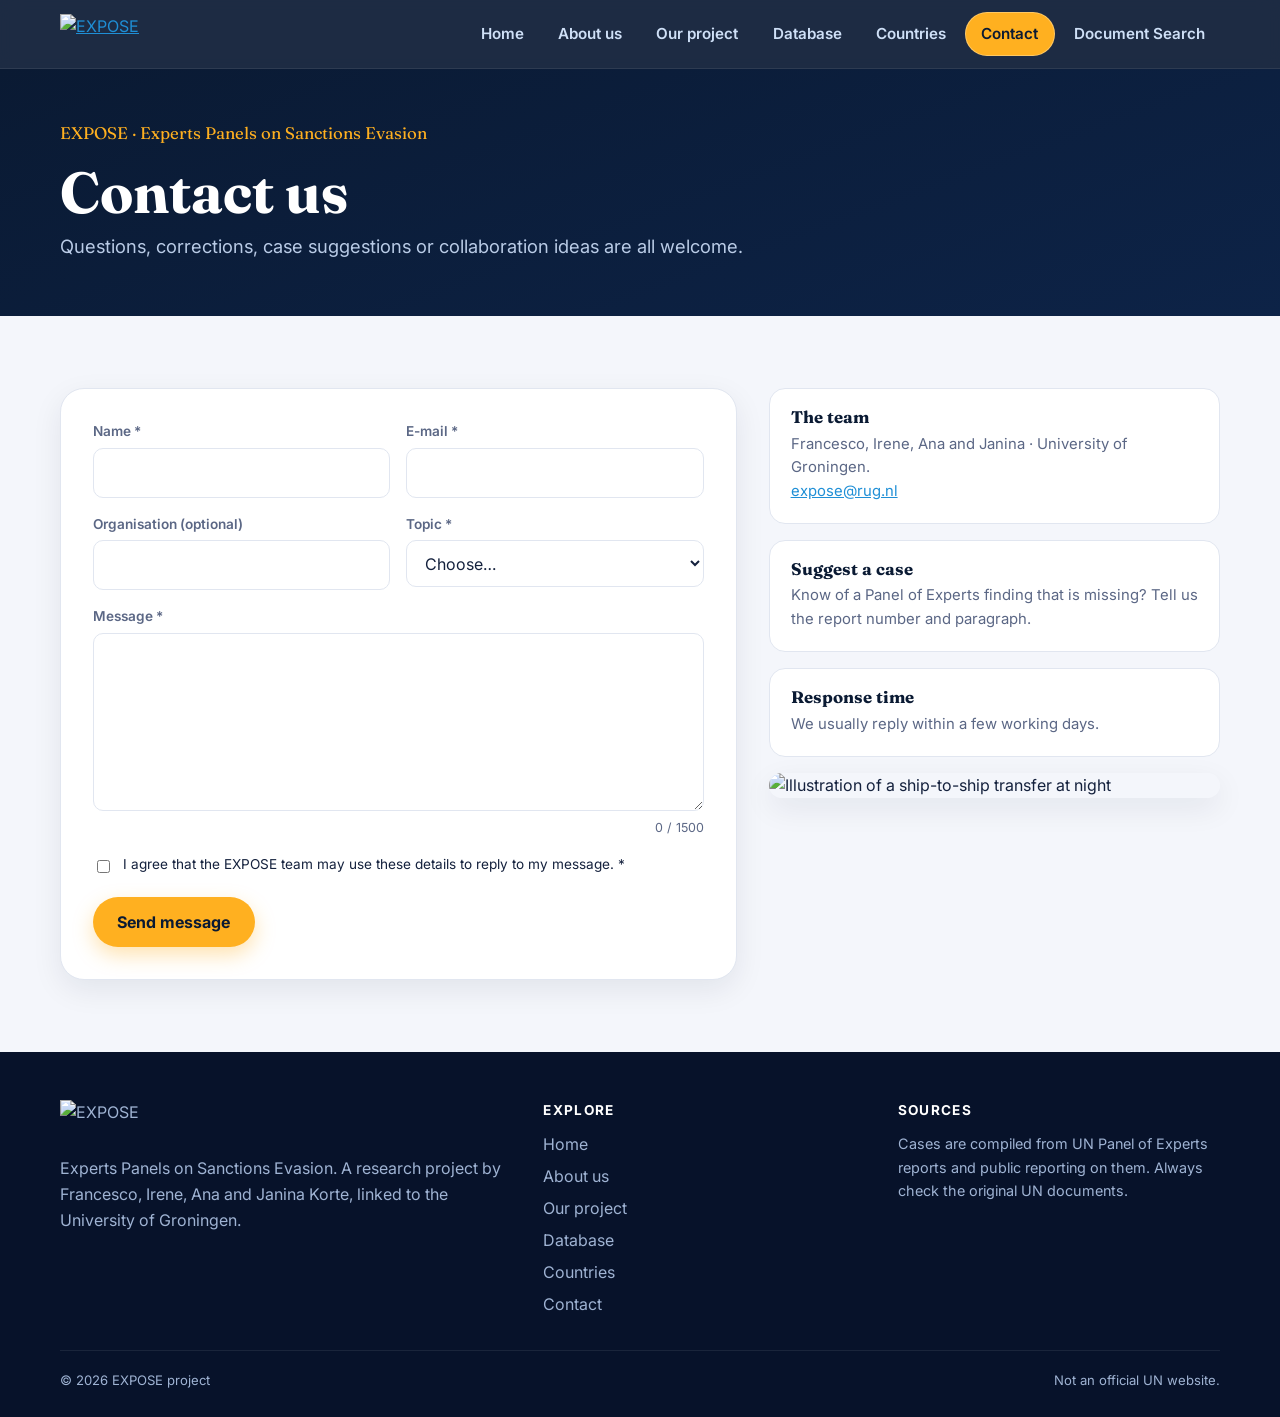
==== contact.html @ 23159d69 "Set EXPOSE contact inbox and add Janina to Contact page" ====
<!DOCTYPE html>
<html lang="en">
<head>
  <meta charset="utf-8">
  <meta name="viewport" content="width=device-width, initial-scale=1">
  <title>Contact – EXPOSE</title>
  <meta name="description" content="Contact the EXPOSE team at the University of Groningen.">
  <link rel="icon" href="assets/favicon.svg" type="image/svg+xml">
  <link rel="preconnect" href="https://fonts.googleapis.com">
  <link href="https://fonts.googleapis.com/css2?family=Fraunces:opsz,wght@9..144,600;9..144,700&family=Inter:wght@400;600;700;800&display=swap" rel="stylesheet">
  <link rel="stylesheet" href="css/style.css">
  <link rel="stylesheet" href="css/document-search.css">
</head>
<body data-page="contact">
  <a class="skip" href="#main">Skip to content</a>
  <header class="site-header">
    <div class="container nav">
      <a class="brand" href="index.html" aria-label="EXPOSE home"><img src="assets/logo.svg" alt="EXPOSE"></a>
      <button class="menu-toggle" aria-expanded="false" aria-controls="menu">&#9776; Menu</button>
      <ul id="menu" class="menu">
        <li><a href="index.html">Home</a></li>
        <li><a href="about.html">About us</a></li>
        <li><a href="our-project.html">Our project</a></li>
        <li><a href="database.html">Database</a></li>
        <li><a href="countries.html">Countries</a></li>
        <li class="cta"><a href="contact.html" aria-current="page">Contact</a></li>
      <li><a href="document-search.html">Document Search</a></li></ul>
    </div>
  </header>

  <main id="main">
    <section class="page-hero">
      <div class="container">
        <div class="tagline">EXPOSE &middot; Experts Panels on Sanctions Evasion</div>
        <h1>Contact us</h1>
        <p class="lead">Questions, corrections, case suggestions or collaboration ideas are all welcome.</p>
      </div>
    </section>

    <section>
      <div class="container contact-grid">
        <div class="form-card">
          <form id="contact-form" novalidate>
            <div class="form-grid">
              <div class="field">
                <label for="name">Name *</label>
                <input id="name" name="name" type="text" autocomplete="name" required>
                <div class="err">Please enter your name.</div>
              </div>
              <div class="field">
                <label for="email">E-mail *</label>
                <input id="email" name="email" type="email" autocomplete="email" required>
                <div class="err">Please enter a valid e-mail address.</div>
              </div>
              <div class="field">
                <label for="affiliation">Organisation (optional)</label>
                <input id="affiliation" name="affiliation" type="text" autocomplete="organization">
              </div>
              <div class="field">
                <label for="topic">Topic *</label>
                <select id="topic" name="topic" required>
                  <option value="">Choose&hellip;</option>
                  <option>General question</option>
                  <option>Suggest or correct a case</option>
                  <option>Collaboration or data</option>
                  <option>Media or teaching</option>
                  <option>Other</option>
                </select>
                <div class="err">Please choose a topic.</div>
              </div>
              <div class="field full">
                <label for="message">Message *</label>
                <textarea id="message" name="message" rows="6" maxlength="1500" required></textarea>
                <div class="counter" id="counter">0 / 1500</div>
                <div class="err">Please write at least 10 characters.</div>
              </div>
              <div class="field full">
                <label style="display:flex;gap:.6rem;align-items:flex-start;font-weight:400;color:var(--ink)">
                  <input id="consent" name="consent" type="checkbox" style="margin-top:.35rem">
                  <span>I agree that the EXPOSE team may use these details to reply to my message. *</span>
                </label>
                <div class="err">Please tick the box to continue.</div>
              </div>
              <div class="hp" aria-hidden="true"><label>Leave empty <input name="website" type="text" tabindex="-1" autocomplete="off"></label></div>
              <div class="full"><button class="btn btn-primary" type="submit">Send message</button></div>
            </div>
          </form>
          <div id="success" class="success" role="status"></div>
        </div>

        <div class="contact-side">
          <div class="info"><h3>The team</h3><p>Francesco, Irene, Ana and Janina &middot; University of Groningen.</p><p><a href="mailto:expose@rug.nl">expose@rug.nl</a></p></div>
          <div class="info"><h3>Suggest a case</h3><p>Know of a Panel of Experts finding that is missing? Tell us the report number and paragraph.</p></div>
          <div class="info"><h3>Response time</h3><p>We usually reply within a few working days.</p></div>
          <img class="rounded" src="assets/img/tanker-sts.svg" alt="Illustration of a ship-to-ship transfer at night" loading="lazy">
        </div>
      </div>
    </section>
  </main>

  <footer class="site-footer">
    <div class="container">
      <div class="foot">
        <div><img src="assets/logo.svg" alt="EXPOSE"><p>Experts Panels on Sanctions Evasion. A research project by Francesco, Irene, Ana and Janina Korte, linked to the University of Groningen.</p></div>
        <div><h4>Explore</h4><ul><li><a href="index.html">Home</a></li><li><a href="about.html">About us</a></li><li><a href="our-project.html">Our project</a></li><li><a href="database.html">Database</a></li>
        <li><a href="countries.html">Countries</a></li><li><a href="contact.html">Contact</a></li></ul></div>
        <div><h4>Sources</h4><p style="font-size:.9rem">Cases are compiled from UN Panel of Experts reports and public reporting on them. Always check the original UN documents.</p></div>
      </div>
      <div class="legal"><span>&copy; <span data-year></span> EXPOSE project</span><span>Not an official UN website.</span></div>
    </div>
  </footer>

  <script src="data/cases.js"></script>
  <script src="js/main.js"></script>
  <script src="js/contact.js"></script>
</body>
</html>
---- css/style.css ----
/* EXPOSE – Experts Panels on Sanctions Evasion */
:root{
  --navy:#0a1a33; --navy-2:#102a52; --navy-3:#17386b;
  --ink:#14213d; --muted:#5b6785; --bg:#f4f6fb; --card:#fff; --line:#e1e6f0;
  --amber:#ffb020; --amber-d:#e08a00; --teal:#2ec4b6; --blue:#1f8fd6;
  --radius:16px; --shadow:0 10px 30px rgba(10,26,51,.08);
  --serif:"Fraunces",Georgia,"Times New Roman",serif;
  --sans:"Inter",system-ui,-apple-system,"Segoe UI",Roboto,Arial,sans-serif;
}
*{box-sizing:border-box}
html{scroll-behavior:smooth}
body{margin:0;font-family:var(--sans);color:var(--ink);background:var(--bg);line-height:1.6;-webkit-font-smoothing:antialiased}
img{max-width:100%;display:block}
a{color:var(--blue)}
h1,h2,h3{font-family:var(--serif);line-height:1.15;margin:0 0 .5em;color:var(--navy)}
h1{font-size:clamp(2.2rem,5vw,3.6rem)} h2{font-size:clamp(1.7rem,3vw,2.4rem)} h3{font-size:1.25rem}
p{margin:0 0 1em}
.container{width:min(1160px,92vw);margin-inline:auto}
.skip{position:absolute;left:-999px;top:0;background:var(--amber);color:#000;padding:.6rem 1rem;z-index:100}
.skip:focus{left:8px;top:8px}
.eyebrow{display:inline-block;font-size:.78rem;font-weight:700;letter-spacing:.14em;text-transform:uppercase;color:var(--amber-d);margin-bottom:.8rem}
.lead{font-size:1.15rem;color:var(--muted);max-width:62ch}

/* header / menu */
.site-header{position:sticky;top:0;z-index:50;background:rgba(10,26,51,.92);backdrop-filter:blur(10px);border-bottom:1px solid rgba(255,255,255,.08)}
.nav{display:flex;align-items:center;justify-content:space-between;height:68px}
.brand img{height:40px;width:auto}
.menu{display:flex;gap:.25rem;list-style:none;margin:0;padding:0;align-items:center}
.menu a{display:block;padding:.55rem .95rem;border-radius:999px;color:#cfe0f7;text-decoration:none;font-weight:600;font-size:.95rem;transition:.2s}
.menu a:hover{background:rgba(255,255,255,.08);color:#fff}
.menu a[aria-current="page"]{color:#0a1a33;background:var(--amber)}
.menu .cta a{border:1px solid rgba(255,255,255,.3)}
.menu-toggle{display:none;background:none;border:1px solid rgba(255,255,255,.3);color:#fff;border-radius:10px;padding:.45rem .7rem;font-size:1rem;cursor:pointer}
@media(max-width:860px){
  .menu-toggle{display:block}
  .menu{position:absolute;left:0;right:0;top:68px;background:var(--navy);flex-direction:column;align-items:stretch;padding:.8rem 4vw 1.2rem;display:none;border-bottom:1px solid rgba(255,255,255,.1)}
  .menu.open{display:flex}
}

/* buttons */
.btn{display:inline-flex;align-items:center;gap:.5rem;padding:.8rem 1.4rem;border-radius:999px;font-weight:700;text-decoration:none;border:2px solid transparent;cursor:pointer;font-size:1rem;font-family:inherit;transition:transform .15s,box-shadow .15s,background .2s}
.btn:hover{transform:translateY(-2px)}
.btn-primary{background:var(--amber);color:#0a1a33;box-shadow:0 8px 20px rgba(255,176,32,.35)}
.btn-ghost{border-color:rgba(255,255,255,.4);color:#fff}
.btn-ghost:hover{background:rgba(255,255,255,.1)}
.btn-dark{background:var(--navy);color:#fff}
.btn-outline{border-color:var(--navy);color:var(--navy);background:transparent}
.btn-sm{padding:.5rem 1rem;font-size:.9rem}

/* hero */
.hero{background:radial-gradient(1200px 600px at 80% 0%,#1d4a8a 0%,transparent 60%),linear-gradient(160deg,var(--navy) 0%,#07122a 100%);color:#e9f0fb;padding:4.5rem 0 5.5rem;overflow:hidden}
.hero .grid{display:grid;grid-template-columns:1.05fr .95fr;gap:2.5rem;align-items:center}
.hero h1{color:#fff;font-size:clamp(1.9rem,3.6vw,2.8rem)}
.hero .logo-big{width:min(460px,100%);margin-bottom:1.2rem}
.expansion{display:flex;flex-wrap:wrap;gap:.35rem .7rem;font-family:var(--serif);font-size:clamp(1.15rem,2vw,1.5rem);margin:0 0 1.2rem;color:#cfe0f7}
.expansion b{color:var(--amber)}
.hero .lead{color:#b9cbe6}
.hero .actions{display:flex;flex-wrap:wrap;gap:.8rem;margin-top:1.6rem}
.hero-art img{width:100%;filter:drop-shadow(0 20px 40px rgba(0,0,0,.35))}
@media(max-width:900px){.hero .grid{grid-template-columns:1fr}}
.page-hero{background:linear-gradient(160deg,var(--navy),#0d2347);color:#cfe0f7;padding:3.2rem 0 3.4rem}
.page-hero h1{color:#fff;margin-bottom:.4rem}
.page-hero .tagline{font-family:var(--serif);color:var(--amber);font-size:1.05rem;margin-bottom:.8rem}
.page-hero .lead{color:#b9cbe6;margin:0}

/* sections */
section{padding:4.5rem 0}
.section-alt{background:#fff}
.section-head{max-width:720px;margin-bottom:2.2rem}
.split{display:grid;grid-template-columns:1fr 1fr;gap:3rem;align-items:center}
@media(max-width:860px){.split{grid-template-columns:1fr}}
.rounded{border-radius:var(--radius);box-shadow:var(--shadow)}

/* stats */
.stats{background:var(--navy-2);color:#fff;padding:0}
.stats .row{display:grid;grid-template-columns:repeat(5,minmax(0,1fr))}
.stat{padding:1.8rem 1rem;text-align:center;border-right:1px solid rgba(255,255,255,.08)}
.stat:last-child{border-right:0}
.stat .num{font-family:var(--serif);font-size:2.6rem;font-weight:700;color:var(--amber);line-height:1}
.stat .lab{font-size:.85rem;color:#a9bddb;letter-spacing:.06em;text-transform:uppercase;margin-top:.4rem}
@media(max-width:850px){.stats .row{grid-template-columns:repeat(2,1fr)}.stat{border-bottom:1px solid rgba(255,255,255,.08)}}

/* pillars */
.pillars{display:grid;grid-template-columns:repeat(3,1fr);gap:1rem;margin-top:1.5rem}
.pillar{background:var(--bg);border-radius:12px;padding:1rem 1.1rem;border:1px solid var(--line)}
.pillar b{display:block;color:var(--navy);margin-bottom:.2rem}
.pillar span{font-size:.92rem;color:var(--muted)}
@media(max-width:700px){.pillars{grid-template-columns:1fr}}

/* stepper */
.stepper{display:grid;grid-template-columns:1fr 1fr;gap:2.5rem;align-items:center}
@media(max-width:900px){.stepper{grid-template-columns:1fr}}
.tabs{display:flex;gap:.5rem;flex-wrap:wrap;margin-bottom:1.2rem}
.tab{border:1px solid var(--line);background:#fff;border-radius:999px;padding:.5rem 1rem;font-weight:600;cursor:pointer;font-family:inherit;color:var(--muted);transition:.2s}
.tab[aria-selected="true"]{background:var(--navy);color:#fff;border-color:var(--navy)}
.tabpanel{background:var(--bg);border:1px solid var(--line);border-radius:var(--radius);padding:1.4rem 1.5rem;min-height:170px}
.tabpanel h3{margin-bottom:.4rem}
.progress{height:6px;border-radius:99px;background:var(--line);margin-top:1.2rem;overflow:hidden}
.progress i{display:block;height:100%;background:var(--amber);width:25%;transition:width .35s}

/* category cards */
.cat-grid{display:grid;grid-template-columns:repeat(auto-fill,minmax(250px,1fr));gap:1.1rem}
.cat-card{display:block;text-decoration:none;color:inherit;background:#fff;border:1px solid var(--line);border-radius:var(--radius);padding:1.3rem 1.3rem 1.2rem;border-top:5px solid var(--c);transition:transform .2s,box-shadow .2s;position:relative}
.cat-card:hover{transform:translateY(-4px);box-shadow:var(--shadow)}
.cat-card h3{margin-bottom:.35rem}
.cat-card p{font-size:.93rem;color:var(--muted);margin-bottom:.8rem}
.cat-card .count{font-weight:700;font-size:.85rem;color:var(--c)}
.cat-card .arrow{position:absolute;right:1.1rem;bottom:1rem;transition:transform .2s}
.cat-card:hover .arrow{transform:translateX(4px)}

/* spotlight */
.spotlight{background:var(--navy);color:#dbe8fb;border-radius:24px;padding:2.4rem;display:grid;grid-template-columns:1.2fr .8fr;gap:2rem;align-items:center}
.spotlight h2,.spotlight h3{color:#fff}
.spotlight .meta{display:flex;gap:.5rem;flex-wrap:wrap;margin-bottom:.8rem}
.spotlight img{border-radius:14px}
@media(max-width:860px){.spotlight{grid-template-columns:1fr}}

/* tags */
.tag{display:inline-flex;align-items:center;gap:.4rem;font-size:.75rem;font-weight:700;padding:.22rem .65rem;border-radius:999px;background:color-mix(in srgb,var(--c,#999) 14%,white);color:color-mix(in srgb,var(--c,#555) 75%,black);white-space:nowrap}
.tag::before{content:"";width:8px;height:8px;border-radius:50%;background:var(--c,#999)}
.badge{font-size:.75rem;font-weight:700;padding:.22rem .65rem;border-radius:6px;background:var(--navy);color:#fff}
.badge.light{background:rgba(255,255,255,.14);color:#fff}
.badge.year{background:#e9eef8;color:var(--navy)}

/* team */
.team{display:grid;grid-template-columns:repeat(3,1fr);gap:1.2rem}
body[data-page="home"] .team,body[data-page="about"] .team{grid-template-columns:repeat(4,minmax(0,1fr))}
@media(max-width:860px){.team{grid-template-columns:1fr}}
.person{background:#fff;border:1px solid var(--line);border-radius:var(--radius);padding:1.6rem;text-align:center;transition:.2s}
.person:hover{box-shadow:var(--shadow);transform:translateY(-3px)}
.avatar{object-fit:cover;width:96px;height:96px;border-radius:50%;margin:0 auto 1rem;display:grid;place-items:center;font-family:var(--serif);font-size:2.2rem;font-weight:700;color:#fff;background:linear-gradient(135deg,var(--navy-3),var(--blue));border:4px solid #fff;box-shadow:0 0 0 2px var(--amber)}
.person h3{margin-bottom:.1rem}
.person .role{color:var(--amber-d);font-weight:700;font-size:.85rem;letter-spacing:.04em;margin-bottom:.7rem}
.person p{color:var(--muted);font-size:.95rem}
.placeholder-note{border:2px dashed var(--line);border-radius:var(--radius);padding:1.2rem 1.4rem;color:var(--muted);background:#fbfcfe}
.uni{display:flex;align-items:center;gap:.9rem;background:#fff;border:1px solid var(--line);border-radius:var(--radius);padding:1rem 1.2rem;margin-top:1.4rem}
.uni .dot{width:42px;height:42px;border-radius:12px;background:var(--navy);display:grid;place-items:center;color:var(--amber);font-weight:800;font-family:var(--serif)}

/* database */
.db-layout{display:grid;grid-template-columns:310px 1fr;gap:1.8rem;align-items:start}
@media(max-width:940px){.db-layout{grid-template-columns:1fr}}
.filters{background:#fff;border:1px solid var(--line);border-radius:var(--radius);padding:1.3rem;position:sticky;top:86px}
@media(max-width:940px){.filters{position:static}}
.filters h3{font-size:1.05rem;margin:1.1rem 0 .6rem;font-family:var(--sans);font-weight:700}
.filters h3:first-child{margin-top:0}
.field label,.label{display:block;font-weight:600;font-size:.85rem;margin-bottom:.3rem;color:var(--muted)}
input[type=text],input[type=email],select,textarea{width:100%;padding:.7rem .85rem;border:1.5px solid var(--line);border-radius:10px;font:inherit;background:#fff;color:var(--ink)}
input:focus,select:focus,textarea:focus{outline:3px solid rgba(31,143,214,.25);border-color:var(--blue)}
.chips{display:flex;flex-direction:column;gap:.45rem}
.chip{display:flex;align-items:center;gap:.6rem;padding:.55rem .7rem;border:1.5px solid var(--line);border-radius:10px;cursor:pointer;background:#fff;transition:.15s;font-size:.92rem;user-select:none}
.chip:hover{border-color:var(--c)}
.chip input{position:absolute;opacity:0;pointer-events:none}
.chip .sw{width:14px;height:14px;border-radius:4px;background:var(--c);flex:none}
.chip .n{margin-left:auto;font-size:.75rem;color:var(--muted);background:var(--bg);border-radius:99px;padding:.05rem .5rem}
.chip:has(input:checked){background:color-mix(in srgb,var(--c) 12%,white);border-color:var(--c);font-weight:700}
.chip:has(input:focus-visible){outline:3px solid rgba(31,143,214,.35)}
.seg{display:flex;border:1.5px solid var(--line);border-radius:10px;overflow:hidden}
.seg button{flex:1;border:0;background:#fff;padding:.5rem;font:inherit;font-weight:600;cursor:pointer;color:var(--muted)}
.seg button[aria-pressed="true"]{background:var(--navy);color:#fff}
.filters .row{display:flex;gap:.5rem;margin-top:1.2rem}
.results-bar{display:flex;flex-wrap:wrap;gap:.8rem;align-items:center;justify-content:space-between;margin-bottom:1rem}
.results-bar .count{font-weight:700;color:var(--navy)}
.active-filters{display:flex;flex-wrap:wrap;gap:.4rem;margin-bottom:1rem}
.pill-x{border:0;font:inherit;font-size:.8rem;font-weight:600;background:var(--navy);color:#fff;border-radius:99px;padding:.25rem .7rem;cursor:pointer}
.pill-x::after{content:" \00d7";opacity:.7}
.minichart{background:#fff;border:1px solid var(--line);border-radius:var(--radius);padding:1rem 1.2rem;margin-bottom:1.2rem}
.minichart h4{margin:0 0 .6rem;font-size:.85rem;color:var(--muted);text-transform:uppercase;letter-spacing:.08em}
.bar-row{display:grid;grid-template-columns:150px 1fr 28px;align-items:center;gap:.6rem;font-size:.82rem;margin:.28rem 0}
.bar-row .track{height:10px;background:var(--bg);border-radius:99px;overflow:hidden}
.bar-row .fill{height:100%;border-radius:99px;background:var(--c);transition:width .4s}
@media(max-width:560px){.bar-row{grid-template-columns:110px 1fr 24px}}
.cases{display:grid;gap:1rem}
.case{background:#fff;border:1px solid var(--line);border-left:6px solid var(--c);border-radius:var(--radius);padding:1.2rem 1.3rem;animation:in .35s both}
@keyframes in{from{opacity:0;transform:translateY(8px)}to{opacity:1;transform:none}}
.case .top{display:flex;flex-wrap:wrap;gap:.4rem;align-items:center;margin-bottom:.5rem}
.case .id{font-size:.75rem;color:var(--muted);font-weight:700;margin-left:auto}
.case h3{margin:.1rem 0 .4rem;font-size:1.2rem}
.case p{color:#34405e;margin-bottom:.6rem}
.case .tags{display:flex;flex-wrap:wrap;gap:.4rem;margin-bottom:.4rem}
.case .more{display:none;border-top:1px dashed var(--line);margin-top:.8rem;padding-top:.8rem;font-size:.93rem}
.case.open .more{display:block}
.case .more dt{font-weight:700;color:var(--navy);font-size:.78rem;letter-spacing:.06em;text-transform:uppercase;margin-top:.6rem}
.case .more dd{margin:0}
.toggle{background:none;border:0;color:var(--blue);font:inherit;font-weight:700;cursor:pointer;padding:0}
.empty{text-align:center;background:#fff;border:2px dashed var(--line);border-radius:var(--radius);padding:3rem 1rem;color:var(--muted)}
.notice{background:#fff8e6;border:1px solid #ffe2a3;border-radius:12px;padding:.9rem 1.1rem;font-size:.9rem;color:#6b4a00;margin-bottom:1.2rem}

/* accordion */
.acc{display:grid;gap:.7rem}
.acc details{background:#fff;border:1px solid var(--line);border-radius:14px;border-left:6px solid var(--c);padding:0}
.acc summary{list-style:none;cursor:pointer;padding:1rem 1.2rem;font-weight:700;display:flex;align-items:center;gap:.8rem;color:var(--navy)}
.acc summary::-webkit-details-marker{display:none}
.acc summary::after{content:"+";margin-left:auto;font-size:1.4rem;color:var(--muted);transition:.2s}
.acc details[open] summary::after{content:"\2212"}
.acc .body{padding:0 1.2rem 1.2rem;color:#34405e}
.acc .body ul{margin:.3rem 0 .8rem;padding-left:1.1rem}

/* timeline / steps */
.steps{counter-reset:s;display:grid;grid-template-columns:repeat(4,1fr);gap:1rem}
@media(max-width:900px){.steps{grid-template-columns:1fr 1fr}}
@media(max-width:560px){.steps{grid-template-columns:1fr}}
.step{background:#fff;border:1px solid var(--line);border-radius:var(--radius);padding:1.3rem;position:relative}
.step::before{counter-increment:s;content:counter(s);position:absolute;top:-14px;left:16px;background:var(--amber);color:var(--navy);width:30px;height:30px;border-radius:50%;display:grid;place-items:center;font-weight:800}
.step h3{margin-top:.5rem;font-size:1.05rem}
.step p{font-size:.92rem;color:var(--muted);margin:0}
.regimes{display:grid;grid-template-columns:repeat(auto-fit,minmax(220px,1fr));gap:1rem}
.regime{background:#fff;border:1px solid var(--line);border-radius:var(--radius);padding:1.2rem}
.regime h3{margin-bottom:.2rem}
.regime small{color:var(--muted)}
.sources{columns:2;column-gap:2rem;padding-left:1.1rem}
@media(max-width:700px){.sources{columns:1}}
.sources li{margin-bottom:.5rem;break-inside:avoid;font-size:.93rem}

/* contact */
.form-card{background:#fff;border:1px solid var(--line);border-radius:24px;padding:2rem;box-shadow:var(--shadow)}
.form-grid{display:grid;grid-template-columns:1fr 1fr;gap:1rem}
.form-grid .full{grid-column:1/-1}
@media(max-width:640px){.form-grid{grid-template-columns:1fr}}
.field .err{display:none;color:#c1121f;font-size:.82rem;margin-top:.3rem;font-weight:600}
.field.invalid .err{display:block}
.field.invalid input,.field.invalid select,.field.invalid textarea{border-color:#c1121f}
.hp{position:absolute;left:-9999px}
.counter{font-size:.78rem;color:var(--muted);text-align:right}
.success{display:none;background:#e8f8f0;border:1px solid #a6e3c4;color:#0d5c37;border-radius:14px;padding:1.2rem 1.4rem;margin-top:1.2rem}
.success.show{display:block}
.contact-grid{display:grid;grid-template-columns:1.5fr 1fr;gap:2rem;align-items:start}
@media(max-width:900px){.contact-grid{grid-template-columns:1fr}}
.contact-side{display:grid;gap:1rem;align-content:start}
.info{background:#fff;border:1px solid var(--line);border-radius:var(--radius);padding:1.2rem 1.3rem}
.info h3{font-size:1.05rem;margin-bottom:.3rem}
.info p{margin:0;color:var(--muted);font-size:.93rem}

/* footer */
.site-footer{background:#07122a;color:#9fb3d3;padding:3rem 0 1.6rem}
.foot{display:grid;grid-template-columns:1.4fr 1fr 1fr;gap:2rem}
@media(max-width:760px){.foot{grid-template-columns:1fr}}
.site-footer img{height:44px;margin-bottom:.8rem}
.site-footer h4{color:#fff;margin:0 0 .7rem;font-size:.85rem;letter-spacing:.1em;text-transform:uppercase}
.site-footer ul{list-style:none;margin:0;padding:0;display:grid;gap:.4rem}
.site-footer a{color:#9fb3d3;text-decoration:none}.site-footer a:hover{color:#fff}
.legal{border-top:1px solid rgba(255,255,255,.08);margin-top:2rem;padding-top:1.2rem;font-size:.82rem;display:flex;flex-wrap:wrap;justify-content:space-between;gap:.6rem}

/* reveal */
.reveal{opacity:0;transform:translateY(18px);transition:opacity .7s,transform .7s}
.reveal.in{opacity:1;transform:none}
@media(prefers-reduced-motion:reduce){.reveal{opacity:1;transform:none;transition:none}*{animation:none!important;scroll-behavior:auto}}

/* Research team external profiles */
.person .profile-links{display:flex;flex-wrap:wrap;gap:.35rem .7rem;justify-content:center;margin-top:.9rem;font-size:.88rem}
.person .profile-links a{font-weight:700;color:var(--blue);text-decoration:underline;text-underline-offset:3px}
.uni .uni-note{color:var(--muted);font-size:.92rem;margin-top:.15rem}
@media(max-width:860px){body[data-page="home"] .team,body[data-page="about"] .team{grid-template-columns:1fr}}

/* Our Project: source links stay immediately below the section they document. */
body[data-page="project"] .section-sources{grid-column:1/-1;margin:1.15rem 0 0;font-size:.87rem;color:var(--muted);line-height:1.7}
body[data-page="project"] .section-sources a{color:var(--blue);text-decoration:underline;text-underline-offset:2px}
body[data-page="project"] .project-db-link{grid-column:1/-1;margin:1.5rem 0 0}
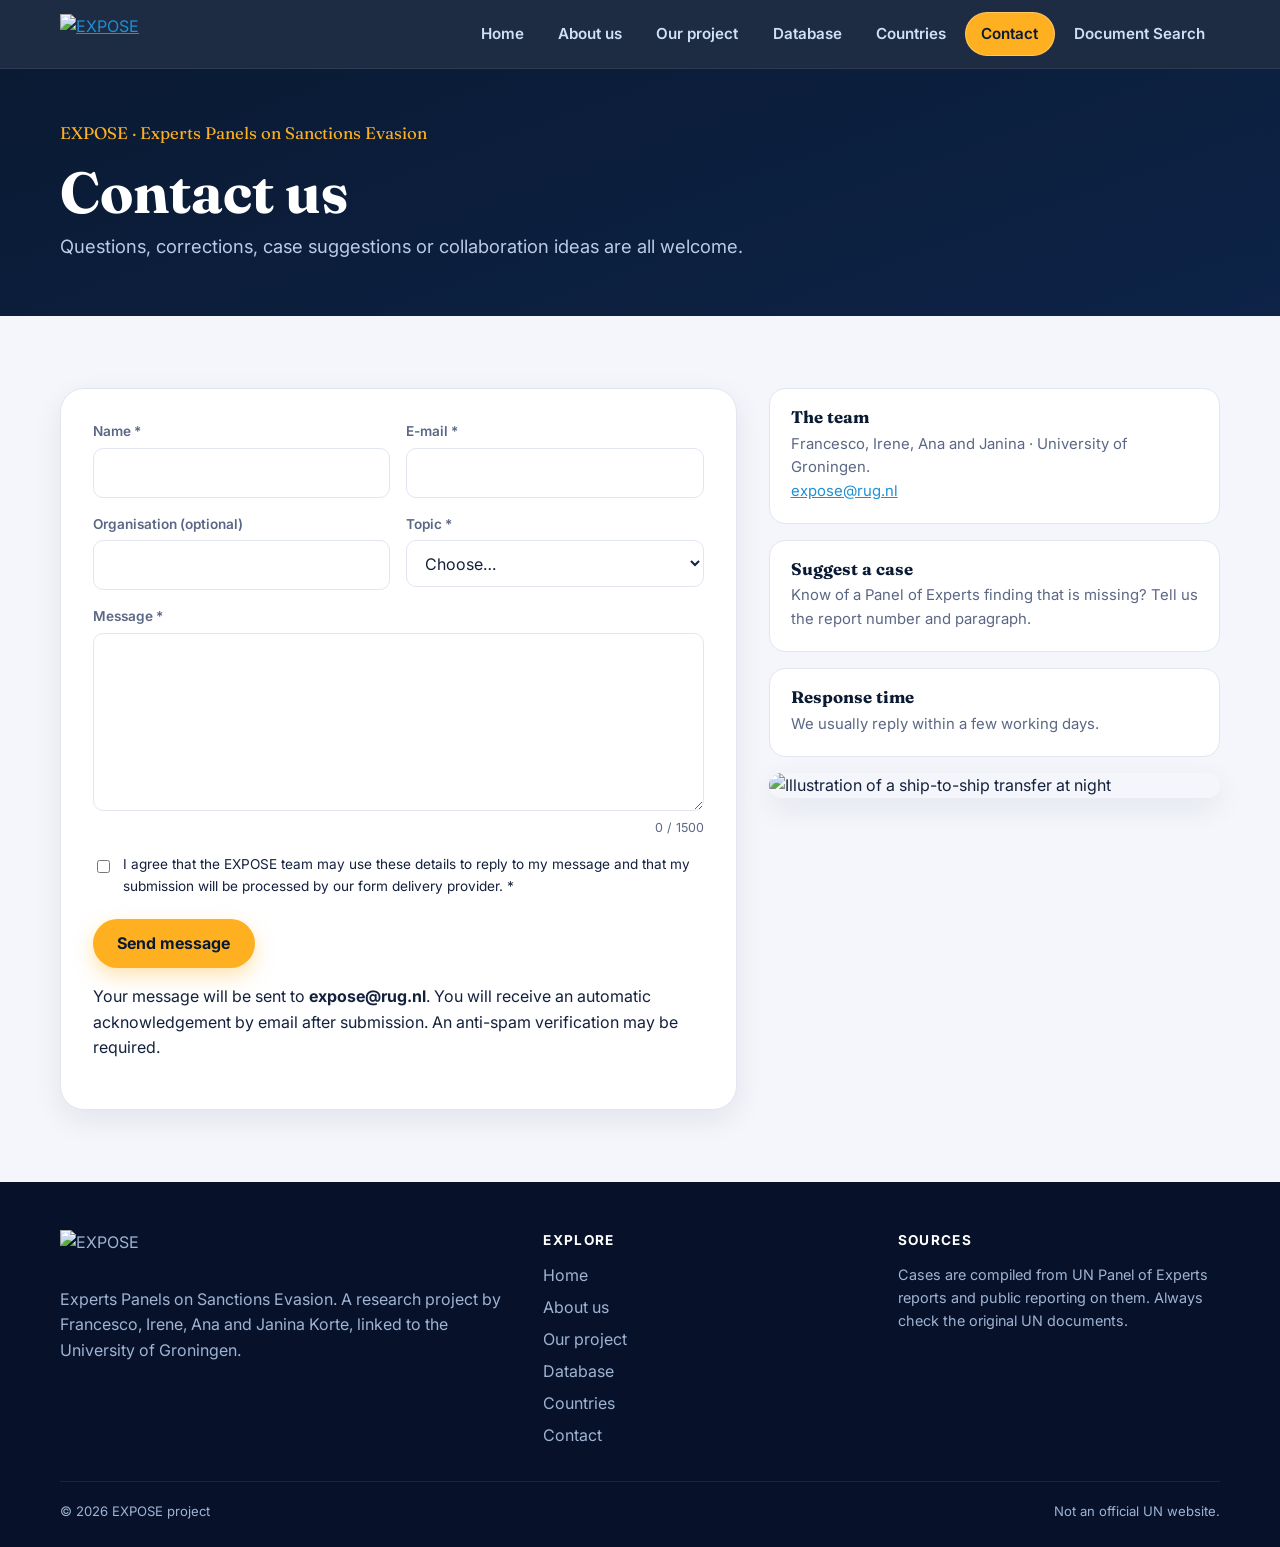
==== commit 666e9e41: "Connect contact form to EXPOSE inbox and automatic email acknowledgement" ====
--- a/contact.html
+++ b/contact.html
@@ -40,7 +40,11 @@
     <section>
       <div class="container contact-grid">
         <div class="form-card">
-          <form id="contact-form" novalidate>
+          <form id="contact-form" action="https://formsubmit.co/expose@rug.nl" method="POST" novalidate>
+            <input type="hidden" name="_subject" value="New EXPOSE website message">
+            <input type="hidden" name="_template" value="table">
+            <input type="hidden" name="_autoresponse" value="Thank you for contacting EXPOSE. We have received your message and will get back to you as soon as possible. Best regards, The EXPOSE team, University of Groningen.">
+            <input type="hidden" name="_next" id="contact-next" value="">
             <div class="form-grid">
               <div class="field">
                 <label for="name">Name *</label>
@@ -77,15 +81,15 @@
               <div class="field full">
                 <label style="display:flex;gap:.6rem;align-items:flex-start;font-weight:400;color:var(--ink)">
                   <input id="consent" name="consent" type="checkbox" style="margin-top:.35rem">
-                  <span>I agree that the EXPOSE team may use these details to reply to my message. *</span>
+                  <span>I agree that the EXPOSE team may use these details to reply to my message and that my submission will be processed by our form delivery provider. *</span>
                 </label>
                 <div class="err">Please tick the box to continue.</div>
               </div>
-              <div class="hp" aria-hidden="true"><label>Leave empty <input name="website" type="text" tabindex="-1" autocomplete="off"></label></div>
+              <div class="hp" aria-hidden="true"><label>Leave empty <input name="_honey" type="text" tabindex="-1" autocomplete="off"></label></div>
               <div class="full"><button class="btn btn-primary" type="submit">Send message</button></div>
             </div>
           </form>
-          <div id="success" class="success" role="status"></div>
+          <p class="small" style="margin-top:1rem">Your message will be sent to <strong>expose@rug.nl</strong>. You will receive an automatic acknowledgement by email after submission. An anti-spam verification may be required.</p>
         </div>
 
         <div class="contact-side">
